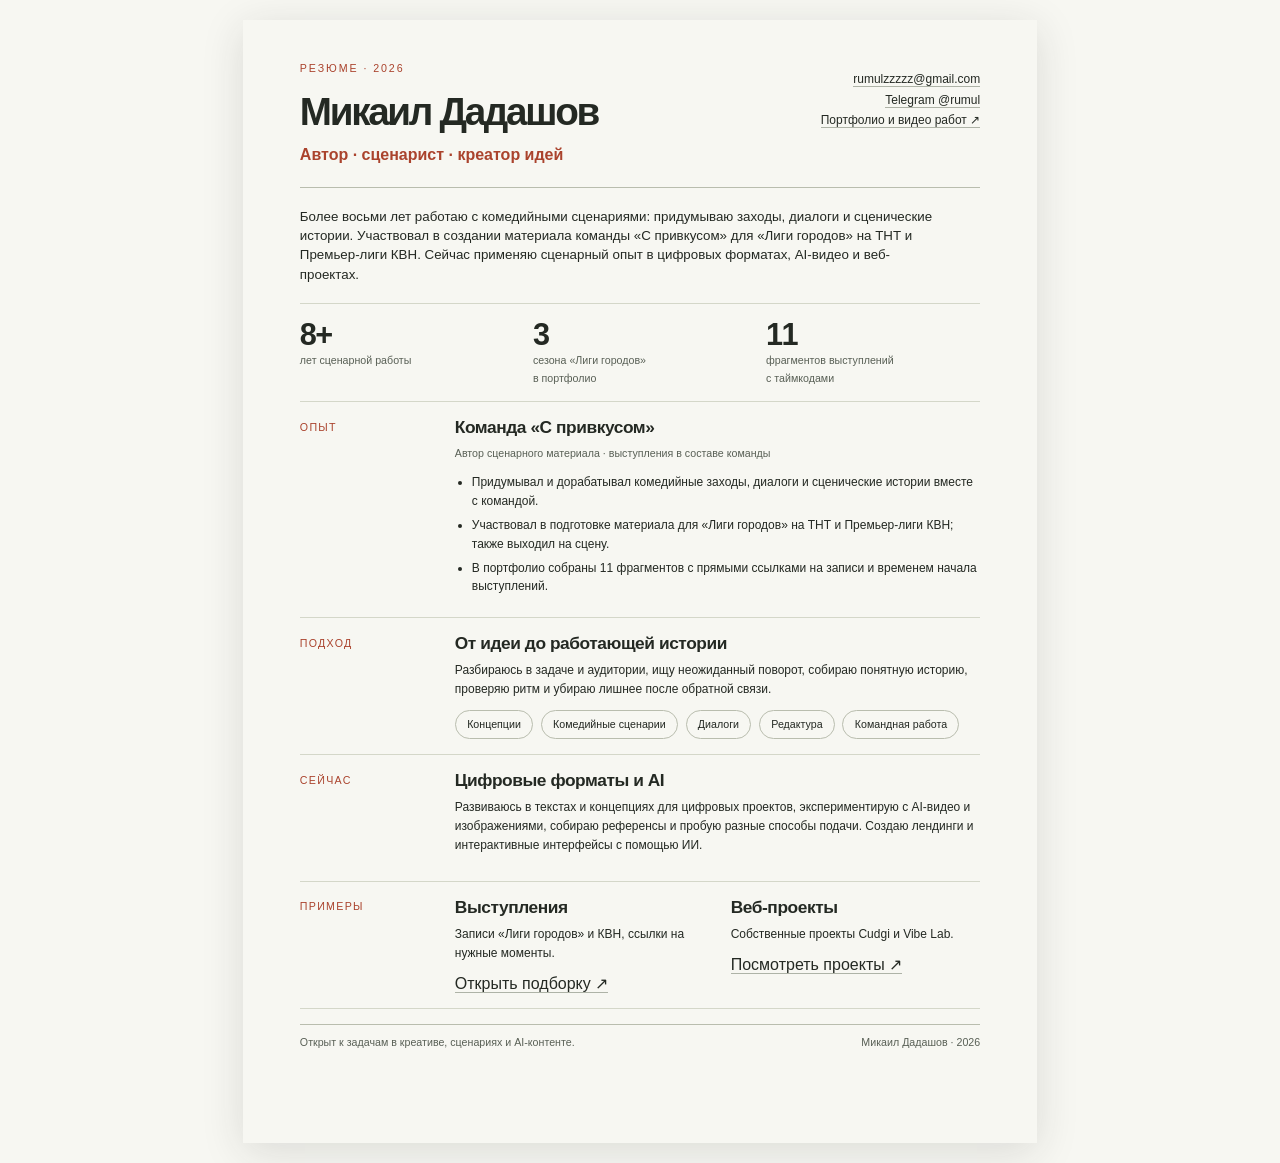
==== resume.html @ 6b292728 "Add pull-out work card and PDF resume" ====
<!doctype html>
<html lang="ru">
<head>
<meta charset="utf-8">
<title>Микаил Дадашов — резюме</title>
<meta name="viewport" content="width=device-width, initial-scale=1">
<style>
@page{size:A4;margin:0}
*{box-sizing:border-box}
body{margin:0;background:#f7f7f2;color:#242923;font-family:Arial,Helvetica,sans-serif;-webkit-print-color-adjust:exact;print-color-adjust:exact}
.page{width:210mm;min-height:297mm;margin:auto;padding:11mm 15mm 10mm;background:#f7f7f2}
.top{display:flex;justify-content:space-between;align-items:flex-start;gap:20mm;border-bottom:1px solid #b9bdae;padding-bottom:5mm}
.eyebrow{font-size:8pt;letter-spacing:.18em;text-transform:uppercase;color:#aa432d}
h1{font-size:29pt;line-height:1.02;letter-spacing:-.06em;margin:5mm 0 3mm}
.role{font-size:12pt;margin:0;color:#aa432d;font-weight:700}
.contacts{font-size:9pt;line-height:1.7;text-align:right;padding-top:2mm;white-space:nowrap}
a{color:#242923;text-decoration:none;border-bottom:1px solid #aeb3a7}
.intro{font-size:10pt;line-height:1.45;max-width:170mm;margin:5mm 0}
.stats{display:grid;grid-template-columns:repeat(3,1fr);gap:5mm;padding:4mm 0;border-top:1px solid #d4d7c9;border-bottom:1px solid #d4d7c9}
.stat strong{display:block;font-size:23pt;line-height:1;color:#242923;letter-spacing:-.05em}
.stat span{font-size:8pt;line-height:1.4;color:#596056}
.grid{display:grid;grid-template-columns:32mm 1fr;column-gap:9mm;padding:4mm 0;border-bottom:1px solid #d4d7c9}
.label{font-size:8pt;letter-spacing:.12em;text-transform:uppercase;color:#aa432d;padding-top:1mm}
h2{font-size:13pt;letter-spacing:-.025em;line-height:1.2;margin:0 0 2mm}
p{font-size:9pt;line-height:1.55;margin:0 0 3mm}
.small{font-size:8pt;color:#596056}
ul{padding-left:4.5mm;margin:2mm 0 0}
li{font-size:9pt;line-height:1.55;margin:0 0 1.5mm}
.chips{display:flex;flex-wrap:wrap;gap:2mm;margin-top:2mm}
.chips span{font-size:8pt;border:1px solid #b9bdae;border-radius:20px;padding:2mm 3mm}
.projects{display:grid;grid-template-columns:1fr 1fr;gap:7mm}
.footer{display:flex;justify-content:space-between;align-items:end;margin-top:4mm;padding-top:3mm;border-top:1px solid #b9bdae;font-size:8pt;color:#596056}
@media screen{body{padding:20px}.page{box-shadow:0 8px 40px #24292322}}
</style>
</head>
<body><main class="page">
<header class="top"><div><div class="eyebrow">Резюме · 2026</div><h1>Микаил Дадашов</h1><p class="role">Автор · сценарист · креатор идей</p></div><div class="contacts"><a href="mailto:rumulzzzzz@gmail.com">rumulzzzzz@gmail.com</a><br><a href="https://t.me/rumul">Telegram @rumul</a><br><a href="https://rumulzzzz-crypto.github.io/mikail-portfolio/">Портфолио и видео работ ↗</a></div></header>
<p class="intro">Более восьми лет работаю с комедийными сценариями: придумываю заходы, диалоги и сценические истории. Участвовал в создании материала команды «С привкусом» для «Лиги городов» на ТНТ и Премьер-лиги КВН. Сейчас применяю сценарный опыт в цифровых форматах, AI-видео и веб-проектах.</p>
<div class="stats"><div class="stat"><strong>8+</strong><span>лет сценарной работы</span></div><div class="stat"><strong>3</strong><span>сезона «Лиги городов»<br>в портфолио</span></div><div class="stat"><strong>11</strong><span>фрагментов выступлений<br>с таймкодами</span></div></div>
<section class="grid"><div class="label">Опыт</div><div><h2>Команда «С привкусом»</h2><p class="small">Автор сценарного материала · выступления в составе команды</p><ul><li>Придумывал и дорабатывал комедийные заходы, диалоги и сценические истории вместе с командой.</li><li>Участвовал в подготовке материала для «Лиги городов» на ТНТ и Премьер-лиги КВН; также выходил на сцену.</li><li>В портфолио собраны 11 фрагментов с прямыми ссылками на записи и временем начала выступлений.</li></ul></div></section>
<section class="grid"><div class="label">Подход</div><div><h2>От идеи до работающей истории</h2><p>Разбираюсь в задаче и аудитории, ищу неожиданный поворот, собираю понятную историю, проверяю ритм и убираю лишнее после обратной связи.</p><div class="chips"><span>Концепции</span><span>Комедийные сценарии</span><span>Диалоги</span><span>Редактура</span><span>Командная работа</span></div></div></section>
<section class="grid"><div class="label">Сейчас</div><div><h2>Цифровые форматы и AI</h2><p>Развиваюсь в текстах и концепциях для цифровых проектов, экспериментирую с AI-видео и изображениями, собираю референсы и пробую разные способы подачи. Создаю лендинги и интерактивные интерфейсы с помощью ИИ.</p></div></section>
<section class="grid"><div class="label">Примеры</div><div class="projects"><div><h2>Выступления</h2><p>Записи «Лиги городов» и КВН, ссылки на нужные моменты.</p><a href="https://rumulzzzz-crypto.github.io/mikail-portfolio/#works">Открыть подборку ↗</a></div><div><h2>Веб-проекты</h2><p>Собственные проекты Cudgi и Vibe Lab.</p><a href="https://rumulzzzz-crypto.github.io/mikail-portfolio/#now">Посмотреть проекты ↗</a></div></div></section>
<footer class="footer"><span>Открыт к задачам в креативе, сценариях и AI-контенте.</span><span>Микаил Дадашов · 2026</span></footer>
</main></body></html>
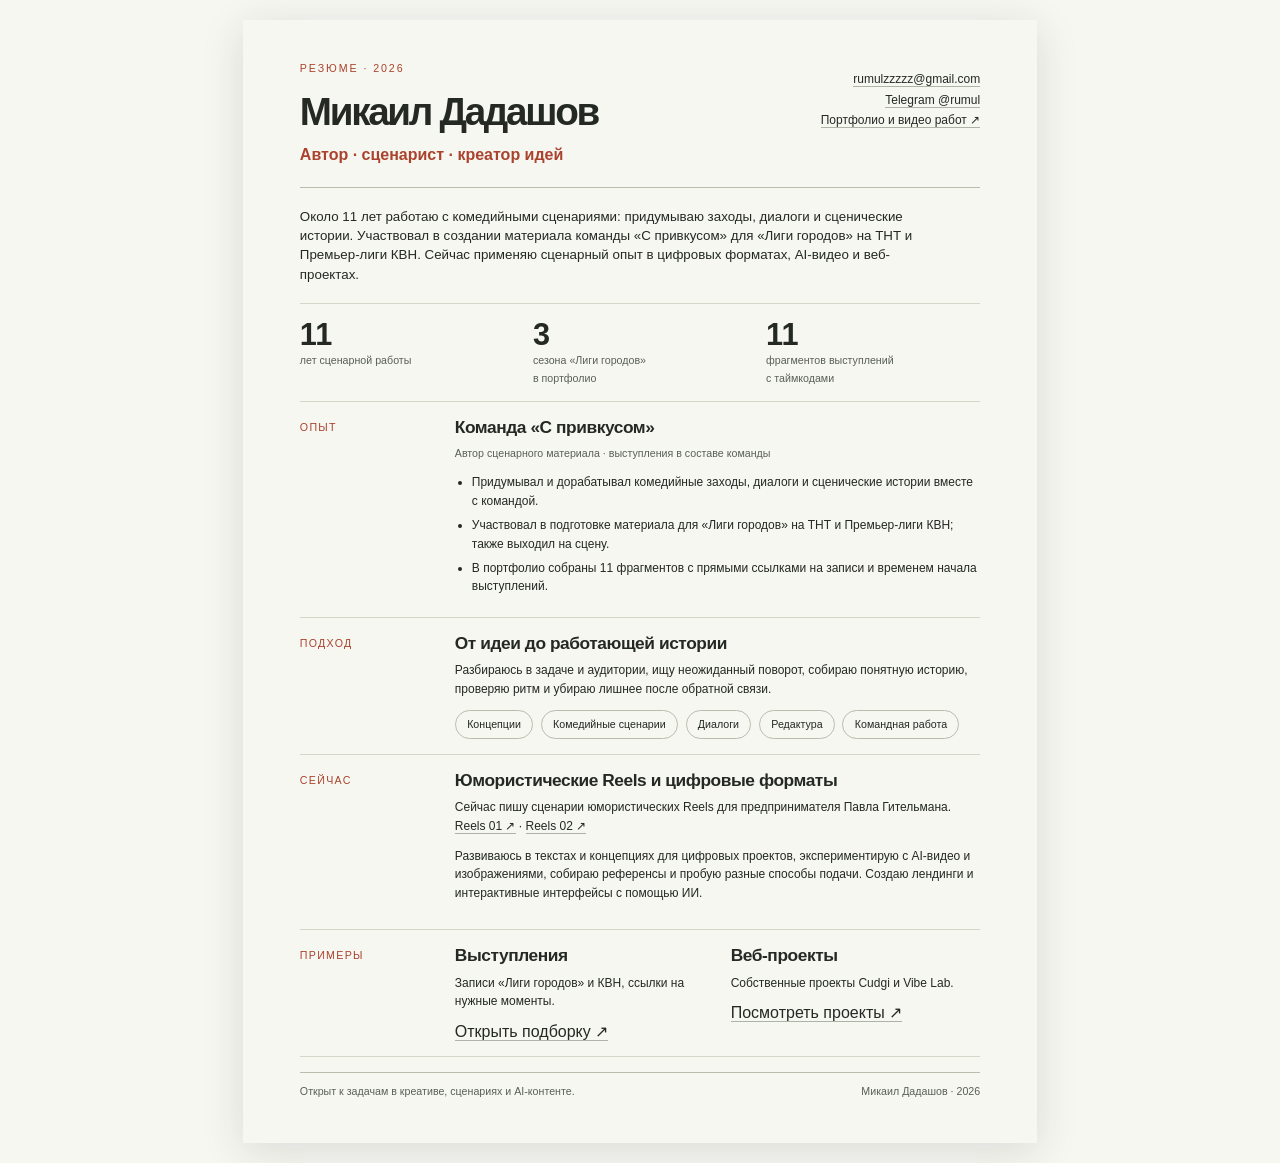
==== commit 777bbeba: "Update creative experience and add Gitelman Reels" ====
--- a/resume.html
+++ b/resume.html
@@ -35,11 +35,11 @@
 </head>
 <body><main class="page">
 <header class="top"><div><div class="eyebrow">Резюме · 2026</div><h1>Микаил Дадашов</h1><p class="role">Автор · сценарист · креатор идей</p></div><div class="contacts"><a href="mailto:rumulzzzzz@gmail.com">rumulzzzzz@gmail.com</a><br><a href="https://t.me/rumul">Telegram @rumul</a><br><a href="https://rumulzzzz-crypto.github.io/mikail-portfolio/">Портфолио и видео работ ↗</a></div></header>
-<p class="intro">Более восьми лет работаю с комедийными сценариями: придумываю заходы, диалоги и сценические истории. Участвовал в создании материала команды «С привкусом» для «Лиги городов» на ТНТ и Премьер-лиги КВН. Сейчас применяю сценарный опыт в цифровых форматах, AI-видео и веб-проектах.</p>
-<div class="stats"><div class="stat"><strong>8+</strong><span>лет сценарной работы</span></div><div class="stat"><strong>3</strong><span>сезона «Лиги городов»<br>в портфолио</span></div><div class="stat"><strong>11</strong><span>фрагментов выступлений<br>с таймкодами</span></div></div>
+<p class="intro">Около 11 лет работаю с комедийными сценариями: придумываю заходы, диалоги и сценические истории. Участвовал в создании материала команды «С привкусом» для «Лиги городов» на ТНТ и Премьер-лиги КВН. Сейчас применяю сценарный опыт в цифровых форматах, AI-видео и веб-проектах.</p>
+<div class="stats"><div class="stat"><strong>11</strong><span>лет сценарной работы</span></div><div class="stat"><strong>3</strong><span>сезона «Лиги городов»<br>в портфолио</span></div><div class="stat"><strong>11</strong><span>фрагментов выступлений<br>с таймкодами</span></div></div>
 <section class="grid"><div class="label">Опыт</div><div><h2>Команда «С привкусом»</h2><p class="small">Автор сценарного материала · выступления в составе команды</p><ul><li>Придумывал и дорабатывал комедийные заходы, диалоги и сценические истории вместе с командой.</li><li>Участвовал в подготовке материала для «Лиги городов» на ТНТ и Премьер-лиги КВН; также выходил на сцену.</li><li>В портфолио собраны 11 фрагментов с прямыми ссылками на записи и временем начала выступлений.</li></ul></div></section>
 <section class="grid"><div class="label">Подход</div><div><h2>От идеи до работающей истории</h2><p>Разбираюсь в задаче и аудитории, ищу неожиданный поворот, собираю понятную историю, проверяю ритм и убираю лишнее после обратной связи.</p><div class="chips"><span>Концепции</span><span>Комедийные сценарии</span><span>Диалоги</span><span>Редактура</span><span>Командная работа</span></div></div></section>
-<section class="grid"><div class="label">Сейчас</div><div><h2>Цифровые форматы и AI</h2><p>Развиваюсь в текстах и концепциях для цифровых проектов, экспериментирую с AI-видео и изображениями, собираю референсы и пробую разные способы подачи. Создаю лендинги и интерактивные интерфейсы с помощью ИИ.</p></div></section>
+<section class="grid"><div class="label">Сейчас</div><div><h2>Юмористические Reels и цифровые форматы</h2><p>Сейчас пишу сценарии юмористических Reels для предпринимателя Павла Гительмана. <a href="https://www.instagram.com/reel/DeZnAQ9vqkB/">Reels 01 ↗</a> · <a href="https://www.instagram.com/reel/DeYbvWTppZU/">Reels 02 ↗</a></p><p>Развиваюсь в текстах и концепциях для цифровых проектов, экспериментирую с AI-видео и изображениями, собираю референсы и пробую разные способы подачи. Создаю лендинги и интерактивные интерфейсы с помощью ИИ.</p></div></section>
 <section class="grid"><div class="label">Примеры</div><div class="projects"><div><h2>Выступления</h2><p>Записи «Лиги городов» и КВН, ссылки на нужные моменты.</p><a href="https://rumulzzzz-crypto.github.io/mikail-portfolio/#works">Открыть подборку ↗</a></div><div><h2>Веб-проекты</h2><p>Собственные проекты Cudgi и Vibe Lab.</p><a href="https://rumulzzzz-crypto.github.io/mikail-portfolio/#now">Посмотреть проекты ↗</a></div></div></section>
 <footer class="footer"><span>Открыт к задачам в креативе, сценариях и AI-контенте.</span><span>Микаил Дадашов · 2026</span></footer>
 </main></body></html>
